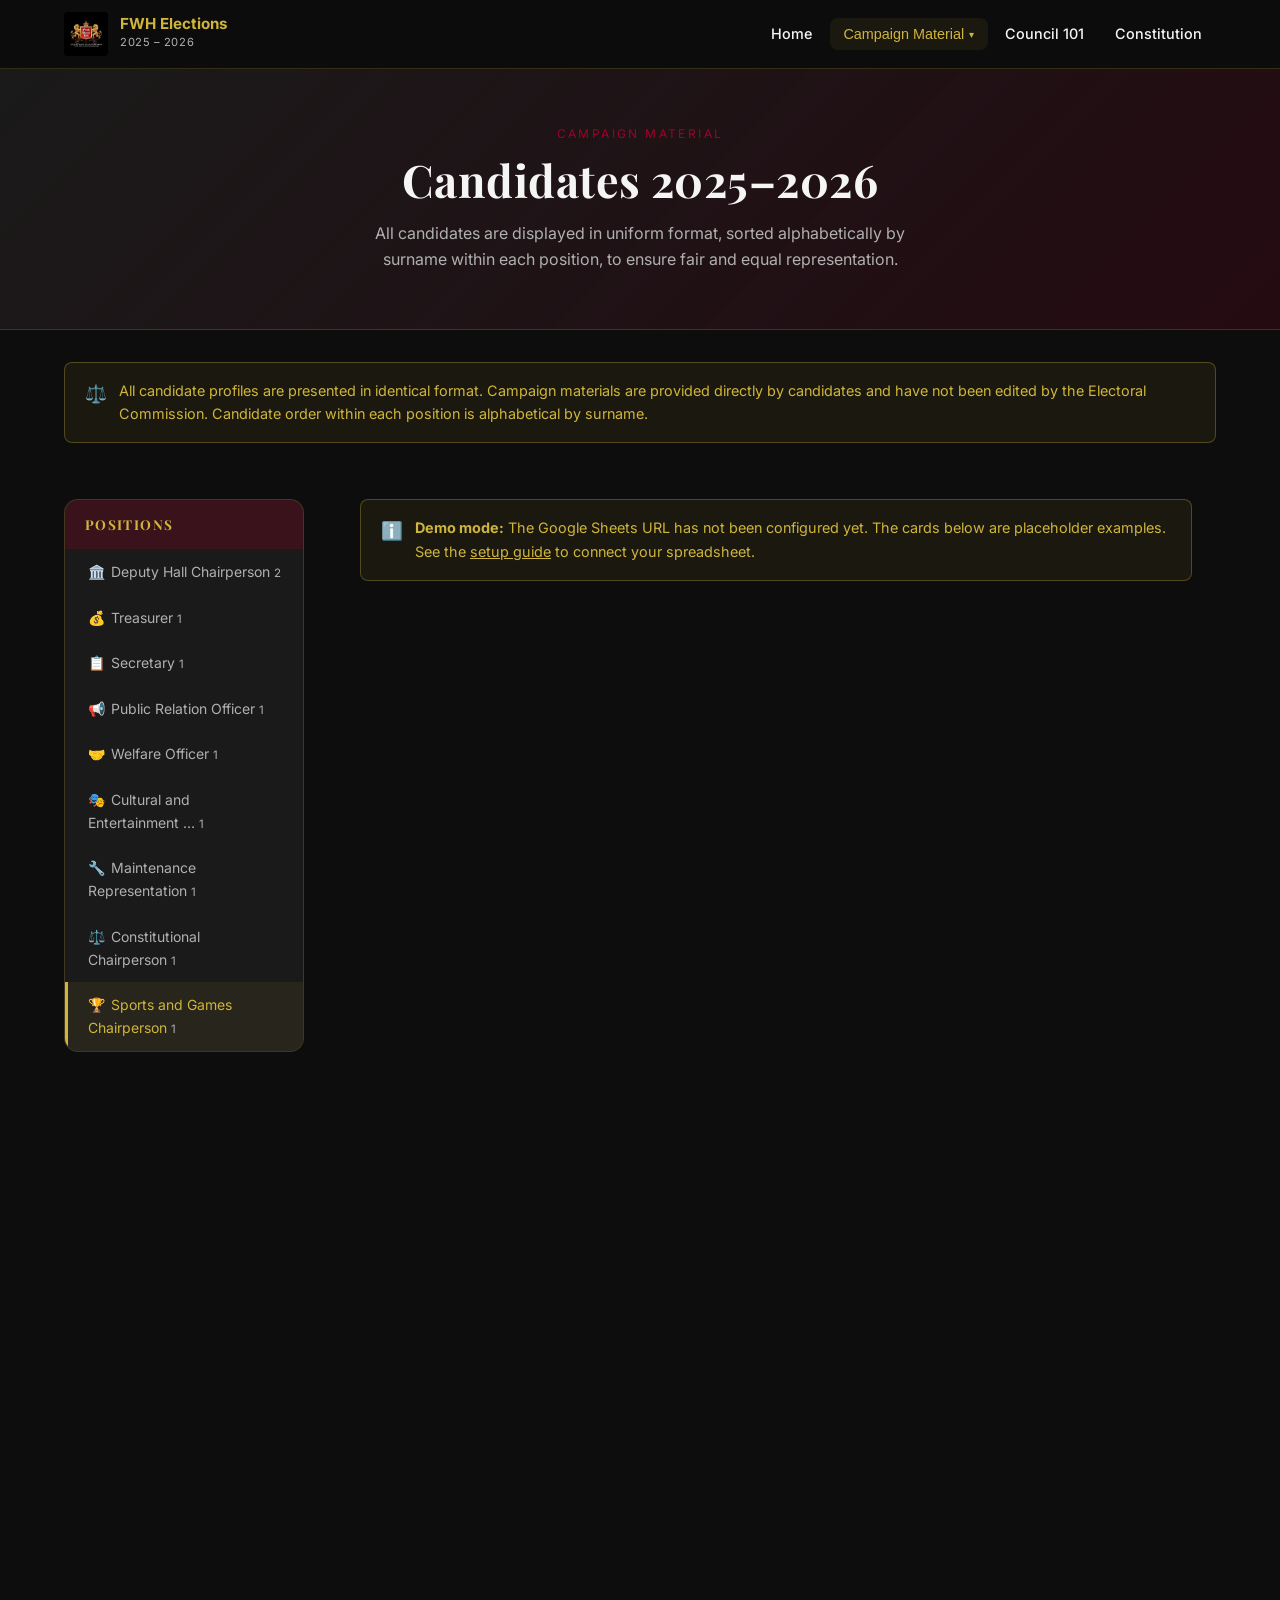
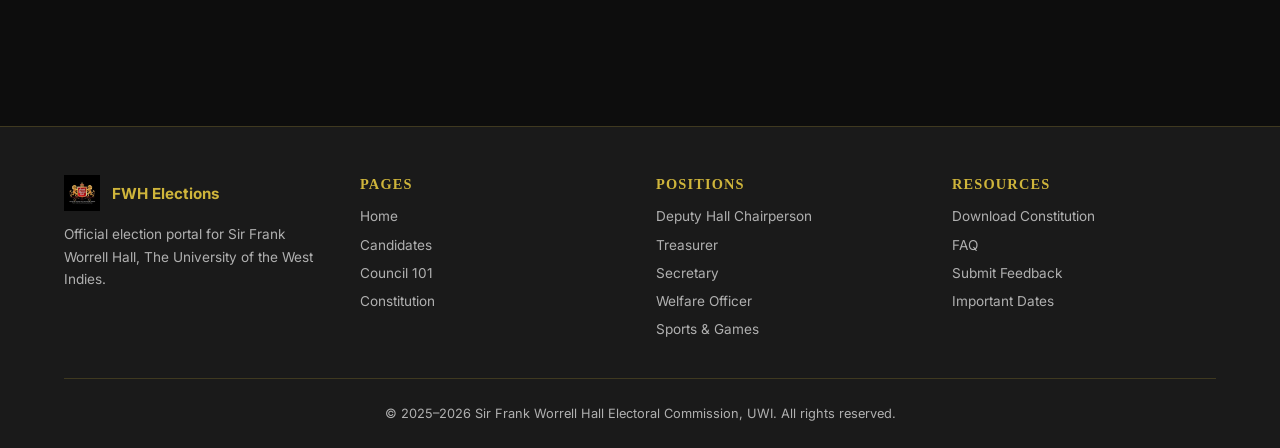
==== candidates.html @ 44d89ccc "Initial commit for FWHElection" ====
<!DOCTYPE html>
<html lang="en">
<head>
  <meta charset="UTF-8" />
  <meta name="viewport" content="width=device-width, initial-scale=1.0" />
  <meta name="description" content="Browse all candidates running for the 2025–2026 Sir Frank Worrell Hall Student Council. View manifestos, campaign videos, and platform summaries." />
  <title>Candidates | FWH Elections 2025–2026</title>
  <link rel="icon" type="image/jpeg" href="assets/images/fwhLogo.jpg" />
  <link rel="preconnect" href="https://fonts.googleapis.com" />
  <link rel="preconnect" href="https://fonts.gstatic.com" crossorigin />
  <link href="https://fonts.googleapis.com/css2?family=Inter:wght@400;500;600;700&family=Playfair+Display:ital,wght@0,700;1,400&display=swap" rel="stylesheet" />
  <link rel="stylesheet" href="assets/css/styles.css" />
  <style>
    body { font-family: 'Inter', 'Segoe UI', Arial, sans-serif; }
    h1,h2,h3 { font-family: 'Playfair Display', Georgia, serif; }
    [data-reveal] { opacity: 0; transform: translateY(20px); transition: opacity 0.6s ease, transform 0.6s ease; }
    [data-reveal].revealed { opacity: 1; transform: none; }
    #backToTop {
      position: fixed; bottom: 2rem; right: 2rem; z-index: 999;
      width: 44px; height: 44px;
      background: var(--maroon); color: var(--text);
      border: none; border-radius: 50%;
      font-size: 1.2rem; cursor: pointer;
      opacity: 0; pointer-events: none;
      transition: opacity 0.3s, transform 0.2s;
      box-shadow: 0 4px 16px rgba(0,0,0,0.4);
    }
    #backToTop:hover { transform: translateY(-3px); background: var(--maroon-light); }
  </style>
</head>
<body>

  <!-- =================== NAVBAR =================== -->
  <nav id="navbar" role="navigation" aria-label="Main navigation">
    <div class="nav-container">
      <a href="index.html" class="nav-logo" aria-label="FWH Elections Home">
        <img src="assets/images/fwhLogo.jpg" alt="Frank Worrell Hall Logo" />
        <div class="nav-logo-text">
          <span class="site-title">FWH Elections</span>
          <span class="site-sub">2025 – 2026</span>
        </div>
      </a>
      <button class="nav-toggle" id="navToggle" aria-label="Toggle navigation" aria-expanded="false">
        <span></span><span></span><span></span>
      </button>
      <ul class="nav-links" id="navLinks" role="list">
        <li><a href="index.html">Home</a></li>
        <li class="has-dropdown">
          <button class="nav-btn active" aria-haspopup="true" aria-expanded="false">
            Campaign Material <span class="chevron" aria-hidden="true">▾</span>
          </button>
          <ul class="dropdown-menu" role="menu">
            <li role="menuitem"><a href="#deputy-hall-chairperson">Deputy Hall Chairperson</a></li>
            <li role="menuitem"><a href="#treasurer">Treasurer</a></li>
            <li role="menuitem"><a href="#secretary">Secretary</a></li>
            <li role="menuitem"><a href="#public-relation-officer">Public Relation Officer</a></li>
            <li role="menuitem"><a href="#welfare-officer">Welfare Officer</a></li>
            <li role="menuitem"><a href="#cultural-and-entertainment-activities-chairperson-ceac">CEAC</a></li>
            <li role="menuitem"><a href="#maintenance-representation">Maintenance Representation</a></li>
            <li role="menuitem"><a href="#constitutional-chairperson">Constitutional Chairperson</a></li>
            <li role="menuitem"><a href="#sports-and-games-chairperson">Sports &amp; Games Chairperson</a></li>
          </ul>
        </li>
        <li><a href="council-101.html">Council 101</a></li>
        <li><a href="constitution.html">Constitution</a></li>
      </ul>
    </div>
  </nav>

  <!-- =================== PAGE BANNER =================== -->
  <header class="page-banner">
    <div class="container">
      <p class="page-eyebrow">Campaign Material</p>
      <h1>Candidates 2025–2026</h1>
      <p>All candidates are displayed in uniform format, sorted alphabetically by surname within each position, to ensure fair and equal representation.</p>
    </div>
  </header>

  <!-- =================== FAIRNESS NOTICE =================== -->
  <div class="container" style="margin-top:2rem">
    <div class="alert alert-gold">
      <span class="alert-icon">⚖️</span>
      <span>All candidate profiles are presented in identical format. Campaign materials are provided directly by candidates and have not been edited by the Electoral Commission. Candidate order within each position is alphabetical by surname.</span>
    </div>
  </div>

  <!-- =================== MAIN LAYOUT =================== -->
  <main style="padding: 2rem 0 5rem;" aria-label="Candidates by position">
    <div class="positions-layout">

      <!-- Sidebar -->
      <aside aria-label="Positions navigation">
        <div class="positions-sidebar">
          <h3>Positions</h3>
          <ul class="sidebar-nav" id="positions-sidebar-nav" role="list">
            <li><a href="#deputy-hall-chairperson">🏛️ Deputy Hall Chairperson</a></li>
            <li><a href="#treasurer">💰 Treasurer</a></li>
            <li><a href="#secretary">📋 Secretary</a></li>
            <li><a href="#public-relation-officer">📢 Public Relation Officer</a></li>
            <li><a href="#welfare-officer">🤝 Welfare Officer</a></li>
            <li><a href="#cultural-and-entertainment-activities-chairperson-ceac">🎭 CEAC</a></li>
            <li><a href="#maintenance-representation">🔧 Maintenance Rep.</a></li>
            <li><a href="#constitutional-chairperson">⚖️ Constitutional Chair</a></li>
            <li><a href="#sports-and-games-chairperson">🏆 Sports &amp; Games</a></li>
          </ul>
        </div>
      </aside>

      <!-- Dynamic candidate sections -->
      <div id="candidates-main" aria-live="polite">
        <div class="loading-spinner">
          <div class="spinner"></div>
          <p>Loading candidates…</p>
        </div>
      </div>

    </div>
  </main>

  <!-- =================== FOOTER =================== -->
  <footer role="contentinfo">
    <div class="container">
      <div class="footer-grid">
        <div class="footer-col">
          <div class="footer-logo">
            <img src="assets/images/fwhLogo.jpg" alt="FWH Logo" />
            <span style="color:var(--gold);font-weight:700;font-size:0.95rem">FWH Elections</span>
          </div>
          <p>Official election portal for Sir Frank Worrell Hall, The University of the West Indies.</p>
        </div>
        <div class="footer-col">
          <h4>Pages</h4>
          <a href="index.html">Home</a>
          <a href="candidates.html">Candidates</a>
          <a href="council-101.html">Council 101</a>
          <a href="constitution.html">Constitution</a>
        </div>
        <div class="footer-col">
          <h4>Positions</h4>
          <a href="#deputy-hall-chairperson">Deputy Hall Chairperson</a>
          <a href="#treasurer">Treasurer</a>
          <a href="#secretary">Secretary</a>
          <a href="#welfare-officer">Welfare Officer</a>
          <a href="#sports-and-games-chairperson">Sports &amp; Games</a>
        </div>
        <div class="footer-col">
          <h4>Resources</h4>
          <a href="assets/docs/constitution.pdf" target="_blank" rel="noopener">Download Constitution</a>
          <a href="index.html#faq">FAQ</a>
          <a href="index.html#feedback">Submit Feedback</a>
          <a href="index.html#important-dates">Important Dates</a>
        </div>
      </div>
      <div class="footer-bottom">
        <p>© 2025–2026 Sir Frank Worrell Hall Electoral Commission, UWI. All rights reserved.</p>
      </div>
    </div>
  </footer>

  <button id="backToTop" aria-label="Back to top" title="Back to top">↑</button>

  <script type="module" src="assets/js/candidates.js"></script>
  <script type="module" src="assets/js/main.js"></script>
</body>
</html>
---- assets/css/styles.css ----
/* =============================================
   FWH ELECTIONS — GLOBAL STYLESHEET
   Colors: Black #0D0D0D | Maroon #800020 | Gold #CFB53B
   ============================================= */

/* --- Reset & Base --- */
*, *::before, *::after { box-sizing: border-box; margin: 0; padding: 0; }

:root {
  --black:       #0D0D0D;
  --black-soft:  #1A1A1A;
  --black-mid:   #242424;
  --maroon:      #800020;
  --maroon-dark: #5c0017;
  --maroon-light:#a0002a;
  --gold:        #CFB53B;
  --gold-light:  #e8cc5a;
  --gold-muted:  #a8922e;
  --text:        #F5F5F5;
  --text-muted:  #B0B0B0;
  --border:      rgba(207, 181, 59, 0.2);
  --shadow:      0 4px 24px rgba(0,0,0,0.5);
  --radius:      8px;
  --radius-lg:   14px;
  --transition:  0.25s ease;
}

html { scroll-behavior: smooth; font-size: 16px; }

body {
  background-color: var(--black);
  color: var(--text);
  font-family: 'Inter', 'Segoe UI', Arial, sans-serif;
  line-height: 1.65;
  min-height: 100vh;
}

img { max-width: 100%; display: block; }
a { color: var(--gold); text-decoration: none; transition: color var(--transition); }
a:hover { color: var(--gold-light); }

/* --- Typography --- */
h1, h2, h3, h4, h5 {
  font-family: 'Georgia', 'Times New Roman', serif;
  line-height: 1.25;
  letter-spacing: 0.01em;
}
h1 { font-size: clamp(2rem, 5vw, 3.5rem); }
h2 { font-size: clamp(1.5rem, 3vw, 2.2rem); color: var(--gold); }
h3 { font-size: clamp(1.15rem, 2.5vw, 1.6rem); }
h4 { font-size: 1.1rem; }
p  { color: var(--text-muted); }

/* --- Utility --- */
.container { max-width: 1200px; margin: 0 auto; padding: 0 1.5rem; }
.section    { padding: 5rem 0; }
.section-sm { padding: 3rem 0; }
.text-center { text-align: center; }
.text-gold   { color: var(--gold); }
.text-maroon { color: var(--maroon-light); }
.divider {
  width: 60px; height: 3px;
  background: linear-gradient(90deg, var(--maroon), var(--gold));
  margin: 1rem auto 2rem;
  border-radius: 2px;
}
.divider-left { margin-left: 0; }

/* --- Buttons --- */
.btn {
  display: inline-flex; align-items: center; gap: 0.5rem;
  padding: 0.75rem 1.75rem; border-radius: var(--radius);
  font-size: 0.95rem; font-weight: 600;
  cursor: pointer; border: none; transition: all var(--transition);
  text-decoration: none; letter-spacing: 0.03em;
}
.btn-gold {
  background: linear-gradient(135deg, var(--gold), var(--gold-muted));
  color: var(--black);
}
.btn-gold:hover {
  background: linear-gradient(135deg, var(--gold-light), var(--gold));
  color: var(--black); transform: translateY(-2px);
  box-shadow: 0 6px 20px rgba(207,181,59,0.35);
}
.btn-maroon {
  background: linear-gradient(135deg, var(--maroon), var(--maroon-dark));
  color: var(--text);
}
.btn-maroon:hover {
  background: linear-gradient(135deg, var(--maroon-light), var(--maroon));
  color: var(--text); transform: translateY(-2px);
  box-shadow: 0 6px 20px rgba(128,0,32,0.4);
}
.btn-outline {
  background: transparent;
  border: 2px solid var(--gold);
  color: var(--gold);
}
.btn-outline:hover {
  background: var(--gold); color: var(--black);
  transform: translateY(-2px);
}
.btn-sm { padding: 0.5rem 1.1rem; font-size: 0.85rem; }


/* =============================================
   NAVBAR
   ============================================= */
#navbar {
  position: fixed; top: 0; left: 0; right: 0; z-index: 1000;
  background: rgba(13,13,13,0.96);
  backdrop-filter: blur(12px);
  border-bottom: 1px solid var(--border);
  transition: box-shadow var(--transition);
}
#navbar.scrolled { box-shadow: 0 2px 20px rgba(0,0,0,0.6); }

.nav-container {
  display: flex; align-items: center; justify-content: space-between;
  max-width: 1200px; margin: 0 auto; padding: 0 1.5rem;
  height: 68px;
}

.nav-logo {
  display: flex; align-items: center; gap: 0.75rem;
  text-decoration: none;
}
.nav-logo img { height: 44px; width: 44px; object-fit: contain; border-radius: 4px; }
.nav-logo-text { display: flex; flex-direction: column; }
.nav-logo-text .site-title { font-size: 0.95rem; font-weight: 700; color: var(--gold); line-height: 1.1; }
.nav-logo-text .site-sub   { font-size: 0.7rem; color: var(--text-muted); letter-spacing: 0.05em; text-transform: uppercase; }

.nav-links {
  display: flex; align-items: center; gap: 0.25rem;
  list-style: none;
}
.nav-links > li { position: relative; }

.nav-links > li > a,
.nav-links > li > button.nav-btn {
  display: flex; align-items: center; gap: 0.3rem;
  padding: 0.5rem 0.85rem; border-radius: var(--radius);
  font-size: 0.9rem; font-weight: 500; color: var(--text);
  background: none; border: none; cursor: pointer;
  transition: all var(--transition); white-space: nowrap;
}
.nav-links > li > a:hover,
.nav-links > li > button.nav-btn:hover,
.nav-links > li > a.active,
.nav-links > li > button.nav-btn.active {
  color: var(--gold); background: rgba(207,181,59,0.08);
}
.nav-links .chevron { font-size: 0.65rem; transition: transform var(--transition); }
.nav-links li.open .chevron { transform: rotate(180deg); }

/* Dropdown */
.dropdown-menu {
  display: none; position: absolute; top: calc(100% + 8px); left: 0;
  min-width: 220px; background: var(--black-soft);
  border: 1px solid var(--border); border-radius: var(--radius);
  box-shadow: var(--shadow); z-index: 200;
  overflow: hidden;
}
.nav-links li.open .dropdown-menu { display: block; }
.dropdown-menu a {
  display: block; padding: 0.65rem 1.1rem;
  font-size: 0.875rem; color: var(--text);
  transition: all var(--transition);
  border-left: 3px solid transparent;
}
.dropdown-menu a:hover {
  background: rgba(207,181,59,0.08);
  color: var(--gold); border-left-color: var(--gold);
}

/* Mobile hamburger */
.nav-toggle {
  display: none; flex-direction: column; gap: 5px;
  background: none; border: none; cursor: pointer; padding: 4px;
}
.nav-toggle span {
  display: block; width: 25px; height: 2px;
  background: var(--text); border-radius: 2px;
  transition: all var(--transition);
}
.nav-toggle.open span:nth-child(1) { transform: rotate(45deg) translate(5px, 5px); }
.nav-toggle.open span:nth-child(2) { opacity: 0; }
.nav-toggle.open span:nth-child(3) { transform: rotate(-45deg) translate(5px, -5px); }

/* Mobile nav */
@media (max-width: 860px) {
  .nav-toggle { display: flex; }
  .nav-links {
    display: none; flex-direction: column; align-items: flex-start;
    position: fixed; top: 68px; left: 0; right: 0;
    background: var(--black-soft); border-bottom: 1px solid var(--border);
    padding: 1rem 1.5rem 1.5rem; gap: 0.1rem;
  }
  .nav-links.open { display: flex; }
  .nav-links > li { width: 100%; }
  .nav-links > li > a,
  .nav-links > li > button.nav-btn { width: 100%; padding: 0.65rem 0.75rem; }
  .dropdown-menu {
    position: static; box-shadow: none; border: none;
    background: var(--black-mid); border-radius: 0;
    border-left: 3px solid var(--maroon); margin-left: 1rem;
    display: none;
  }
  .nav-links li.open .dropdown-menu { display: block; }
}


/* =============================================
   HERO / BANNER
   ============================================= */
.hero {
  position: relative; min-height: 100vh;
  display: flex; align-items: center; justify-content: center;
  overflow: hidden; margin-top: 68px;
}
.hero-bg {
  position: absolute; inset: 0;
  background-size: cover; background-position: center;
  filter: brightness(0.3);
}
.hero-overlay {
  position: absolute; inset: 0;
  background: linear-gradient(180deg,
    rgba(13,13,13,0.3) 0%,
    rgba(128,0,32,0.25) 50%,
    rgba(13,13,13,0.85) 100%);
}
.hero-content {
  position: relative; z-index: 2;
  text-align: center; padding: 3rem 1.5rem;
  max-width: 820px;
}
.hero-logo { width: 90px; height: 90px; object-fit: contain; margin: 0 auto 1.5rem; }
.hero-eyebrow {
  font-size: 0.8rem; letter-spacing: 0.2em; text-transform: uppercase;
  color: var(--gold); margin-bottom: 0.75rem;
}
.hero h1 { color: var(--text); text-shadow: 0 2px 20px rgba(0,0,0,0.8); margin-bottom: 1rem; }
.hero h1 span { color: var(--gold); }
.hero-tagline {
  font-size: clamp(1rem, 2.5vw, 1.25rem);
  color: var(--text-muted); margin-bottom: 2.5rem;
  font-style: italic; letter-spacing: 0.05em;
}
.hero-cta { display: flex; flex-wrap: wrap; gap: 1rem; justify-content: center; }
.hero-scroll {
  position: absolute; bottom: 2rem; left: 50%; transform: translateX(-50%);
  z-index: 2; display: flex; flex-direction: column; align-items: center;
  gap: 0.4rem; color: var(--text-muted); font-size: 0.75rem;
  letter-spacing: 0.1em; text-transform: uppercase; animation: bounce 2s infinite;
}
.hero-scroll::after {
  content: '▼'; font-size: 1rem; color: var(--gold);
}
@keyframes bounce {
  0%,100% { transform: translateX(-50%) translateY(0); }
  50%      { transform: translateX(-50%) translateY(6px); }
}


/* =============================================
   CARDS — generic
   ============================================= */
.card {
  background: var(--black-soft);
  border: 1px solid var(--border);
  border-radius: var(--radius-lg);
  overflow: hidden;
  transition: transform var(--transition), box-shadow var(--transition), border-color var(--transition);
}
.card:hover {
  transform: translateY(-4px);
  box-shadow: 0 10px 30px rgba(207,181,59,0.12);
  border-color: rgba(207,181,59,0.4);
}
.card-body { padding: 1.5rem; }
.card-title { color: var(--text); font-size: 1.05rem; font-weight: 600; margin-bottom: 0.4rem; }
.card-text  { font-size: 0.875rem; color: var(--text-muted); }


/* =============================================
   SECTION HEADERS
   ============================================= */
.section-header { text-align: center; margin-bottom: 3rem; }
.section-header h2 { margin-bottom: 0.5rem; }
.section-header p  { max-width: 600px; margin: 0 auto; font-size: 1rem; }

/* Gold bar accent before h2 */
.section-header h2::before {
  content: '';
  display: block; width: 40px; height: 3px;
  background: var(--maroon);
  margin: 0 auto 0.6rem;
  border-radius: 2px;
}


/* =============================================
   QUICK NAV BUTTONS (Home page)
   ============================================= */
.quick-nav { display: flex; flex-wrap: wrap; gap: 1rem; justify-content: center; }
.quick-nav-btn {
  display: flex; flex-direction: column; align-items: center; gap: 0.5rem;
  padding: 1.5rem 2rem; min-width: 160px;
  background: var(--black-soft); border: 1px solid var(--border);
  border-radius: var(--radius-lg); text-decoration: none;
  color: var(--text); transition: all var(--transition);
  text-align: center;
}
.quick-nav-btn .qnb-icon { font-size: 2rem; }
.quick-nav-btn .qnb-label { font-size: 0.9rem; font-weight: 600; color: var(--gold); }
.quick-nav-btn:hover {
  background: rgba(128,0,32,0.15);
  border-color: var(--maroon);
  transform: translateY(-4px);
  box-shadow: 0 8px 24px rgba(128,0,32,0.25);
  color: var(--text);
}


/* =============================================
   TIMELINE — Important Dates
   ============================================= */
.timeline { position: relative; max-width: 700px; margin: 0 auto; padding-left: 2rem; }
.timeline::before {
  content: ''; position: absolute; left: 0; top: 0; bottom: 0;
  width: 2px; background: linear-gradient(180deg, var(--maroon), var(--gold));
}
.timeline-item { position: relative; margin-bottom: 2.5rem; }
.timeline-item::before {
  content: ''; position: absolute; left: -2.45rem; top: 0.35rem;
  width: 14px; height: 14px; border-radius: 50%;
  background: var(--gold); border: 3px solid var(--maroon);
}
.timeline-date {
  font-size: 0.8rem; color: var(--gold); font-weight: 700;
  text-transform: uppercase; letter-spacing: 0.08em; margin-bottom: 0.2rem;
}
.timeline-event { color: var(--text); font-weight: 600; margin-bottom: 0.2rem; }
.timeline-desc  { font-size: 0.875rem; color: var(--text-muted); }
.timeline-empty { color: var(--text-muted); font-style: italic; }


/* =============================================
   FAQ ACCORDION
   ============================================= */
.accordion { max-width: 750px; margin: 0 auto; }
.accordion-item {
  border: 1px solid var(--border); border-radius: var(--radius);
  margin-bottom: 0.75rem; overflow: hidden;
}
.accordion-header {
  width: 100%; background: var(--black-soft); border: none;
  display: flex; align-items: center; justify-content: space-between;
  padding: 1.1rem 1.25rem; cursor: pointer;
  color: var(--text); font-size: 0.95rem; font-weight: 600;
  text-align: left; gap: 1rem; transition: background var(--transition);
}
.accordion-header:hover { background: var(--black-mid); }
.accordion-header.active { background: rgba(128,0,32,0.2); color: var(--gold); }
.accordion-icon { font-size: 1.2rem; color: var(--gold); flex-shrink: 0; transition: transform var(--transition); }
.accordion-header.active .accordion-icon { transform: rotate(45deg); }
.accordion-body {
  max-height: 0; overflow: hidden;
  transition: max-height 0.35s ease, padding 0.35s ease;
  background: var(--black-mid);
}
.accordion-body.open { max-height: 400px; }
.accordion-body-inner { padding: 1rem 1.25rem; font-size: 0.9rem; color: var(--text-muted); }


/* =============================================
   CANDIDATE CARDS
   ============================================= */
.positions-layout {
  display: grid;
  grid-template-columns: 240px 1fr;
  gap: 2rem; align-items: start;
  max-width: 1200px; margin: 0 auto; padding: 0 1.5rem;
}
.positions-sidebar {
  position: sticky; top: 88px;
  background: var(--black-soft);
  border: 1px solid var(--border);
  border-radius: var(--radius-lg);
  overflow: hidden;
}
.positions-sidebar h3 {
  padding: 1rem 1.25rem;
  background: rgba(128,0,32,0.3);
  font-size: 0.85rem; text-transform: uppercase;
  letter-spacing: 0.1em; color: var(--gold);
}
.sidebar-nav { list-style: none; }
.sidebar-nav li a {
  display: block; padding: 0.7rem 1.25rem;
  font-size: 0.875rem; color: var(--text-muted);
  border-left: 3px solid transparent;
  transition: all var(--transition);
}
.sidebar-nav li a:hover,
.sidebar-nav li a.active {
  color: var(--gold); background: rgba(207,181,59,0.07);
  border-left-color: var(--gold);
}

.positions-main { min-width: 0; }

.position-section { margin-bottom: 4rem; scroll-margin-top: 88px; }
.position-header {
  display: flex; align-items: center; gap: 1rem;
  padding: 1.25rem 1.5rem; margin-bottom: 1.75rem;
  background: linear-gradient(135deg, rgba(128,0,32,0.3), rgba(13,13,13,0));
  border-left: 4px solid var(--maroon);
  border-radius: 0 var(--radius) var(--radius) 0;
}
.position-header h2 {
  font-size: 1.4rem; color: var(--text); margin: 0;
}
.position-header h2::before { display: none; }
.position-header .position-icon { font-size: 1.8rem; }
.candidate-count {
  margin-left: auto; font-size: 0.78rem; color: var(--text-muted);
  background: var(--black-mid); padding: 0.25rem 0.6rem;
  border-radius: 100px; white-space: nowrap;
}

.candidates-grid {
  display: grid;
  grid-template-columns: repeat(auto-fill, minmax(280px, 1fr));
  gap: 1.5rem;
}

.candidate-card {
  background: var(--black-soft);
  border: 1px solid var(--border);
  border-radius: var(--radius-lg); overflow: hidden;
  display: flex; flex-direction: column;
  transition: transform var(--transition), box-shadow var(--transition), border-color var(--transition);
}
.candidate-card:hover {
  transform: translateY(-5px);
  box-shadow: 0 12px 36px rgba(207,181,59,0.13);
  border-color: rgba(207,181,59,0.4);
}
.candidate-photo-wrap {
  position: relative; aspect-ratio: 1 / 1; overflow: hidden;
  background: var(--black-mid);
}
.candidate-photo-wrap img {
  width: 100%; height: 100%; object-fit: cover; object-position: top;
  transition: transform 0.4s ease;
}
.candidate-card:hover .candidate-photo-wrap img { transform: scale(1.04); }
.candidate-photo-placeholder {
  width: 100%; height: 100%;
  display: flex; align-items: center; justify-content: center;
  font-size: 4rem; color: var(--text-muted);
}
.candidate-info { padding: 1.25rem; flex: 1; display: flex; flex-direction: column; }
.candidate-name { font-size: 1.15rem; font-weight: 700; color: var(--text); margin-bottom: 0.15rem; }
.candidate-position-badge {
  font-size: 0.72rem; color: var(--gold); font-weight: 600;
  text-transform: uppercase; letter-spacing: 0.06em; margin-bottom: 1rem;
}
.candidate-keypoints { list-style: none; margin-bottom: 1.25rem; flex: 1; }
.candidate-keypoints li {
  font-size: 0.84rem; color: var(--text-muted);
  padding: 0.3rem 0; border-bottom: 1px solid rgba(255,255,255,0.04);
  display: flex; align-items: flex-start; gap: 0.5rem;
}
.candidate-keypoints li::before { content: '◆'; color: var(--maroon); font-size: 0.5rem; margin-top: 0.35rem; flex-shrink: 0; }
.candidate-actions { display: flex; flex-direction: column; gap: 0.6rem; }
.candidate-video { width: 100%; aspect-ratio: 16/9; border: none; border-top: 1px solid var(--border); }
.candidate-social {
  display: flex; gap: 0.5rem; flex-wrap: wrap;
  padding: 0.75rem 1.25rem;
  border-top: 1px solid var(--border);
}
.candidate-social a {
  font-size: 0.78rem; padding: 0.25rem 0.6rem;
  background: var(--black-mid); border-radius: 100px;
  color: var(--text-muted); transition: all var(--transition);
}
.candidate-social a:hover { background: var(--maroon); color: var(--text); }

/* Empty state */
.empty-state {
  text-align: center; padding: 3rem 1.5rem;
  color: var(--text-muted); font-style: italic;
}
.empty-state .empty-icon { font-size: 3rem; margin-bottom: 1rem; }
.loading-spinner {
  display: flex; flex-direction: column; align-items: center;
  gap: 1rem; padding: 4rem; color: var(--text-muted);
}
.spinner {
  width: 42px; height: 42px;
  border: 3px solid var(--border);
  border-top-color: var(--gold);
  border-radius: 50%; animation: spin 0.8s linear infinite;
}
@keyframes spin { to { transform: rotate(360deg); } }


/* =============================================
   COUNCIL 101 GRID
   ============================================= */
.c101-grid {
  display: grid;
  grid-template-columns: repeat(auto-fill, minmax(320px, 1fr));
  gap: 2rem;
}
.c101-card {
  background: var(--black-soft);
  border: 1px solid var(--border);
  border-radius: var(--radius-lg); overflow: hidden;
  display: flex; flex-direction: column;
  transition: transform var(--transition), box-shadow var(--transition);
}
.c101-card:hover { transform: translateY(-4px); box-shadow: 0 10px 30px rgba(0,0,0,0.4); }
.c101-video-wrap {
  position: relative; aspect-ratio: 16/9; background: var(--black-mid);
}
.c101-video-wrap iframe { width: 100%; height: 100%; border: none; }
.c101-video-placeholder {
  width: 100%; height: 100%;
  display: flex; align-items: center; justify-content: center;
  flex-direction: column; gap: 0.5rem;
  color: var(--text-muted); font-size: 0.85rem;
}
.c101-video-placeholder::before { content: '▶'; font-size: 2.5rem; color: var(--gold); }
.c101-body { padding: 1.25rem; flex: 1; }
.c101-episode {
  font-size: 0.72rem; color: var(--gold); font-weight: 700;
  text-transform: uppercase; letter-spacing: 0.1em; margin-bottom: 0.35rem;
}
.c101-title { font-size: 1rem; font-weight: 700; color: var(--text); margin-bottom: 0.5rem; }
.c101-desc  { font-size: 0.875rem; color: var(--text-muted); margin-bottom: 0.75rem; }
.c101-bullets { list-style: none; }
.c101-bullets li {
  font-size: 0.82rem; color: var(--text-muted); padding: 0.2rem 0;
  display: flex; align-items: flex-start; gap: 0.5rem;
}
.c101-bullets li::before { content: '▸'; color: var(--maroon); flex-shrink: 0; }


/* =============================================
   CONSTITUTION
   ============================================= */
.constitution-layout {
  display: grid;
  grid-template-columns: 220px 1fr;
  gap: 2rem; max-width: 1200px;
  margin: 0 auto; padding: 0 1.5rem;
}
.constitution-sidebar {
  position: sticky; top: 88px;
  background: var(--black-soft);
  border: 1px solid var(--border);
  border-radius: var(--radius-lg); overflow: hidden;
  height: fit-content;
}
.constitution-sidebar h3 {
  padding: 1rem 1.25rem;
  background: rgba(128,0,32,0.3);
  font-size: 0.82rem; text-transform: uppercase;
  letter-spacing: 0.1em; color: var(--gold);
}
.toc-nav { list-style: none; }
.toc-nav li a {
  display: block; padding: 0.65rem 1.1rem;
  font-size: 0.85rem; color: var(--text-muted);
  border-left: 3px solid transparent;
  transition: all var(--transition);
}
.toc-nav li a:hover { color: var(--gold); background: rgba(207,181,59,0.07); border-left-color: var(--gold); }
.constitution-main { min-width: 0; }
.constitution-toolbar {
  display: flex; align-items: center; justify-content: space-between;
  flex-wrap: wrap; gap: 1rem;
  padding: 1.25rem 1.5rem;
  background: var(--black-soft); border: 1px solid var(--border);
  border-radius: var(--radius-lg); margin-bottom: 1.25rem;
}
.constitution-toolbar h3 { color: var(--text); margin: 0; }
.pdf-frame-wrap {
  border: 1px solid var(--border); border-radius: var(--radius-lg); overflow: hidden;
}
.pdf-frame-wrap iframe { width: 100%; height: 80vh; border: none; display: block; }


/* =============================================
   FEEDBACK FORM
   ============================================= */
.feedback-section { background: var(--black-soft); }
.feedback-wrap {
  max-width: 700px; margin: 0 auto; text-align: center;
}
.feedback-wrap p { margin-bottom: 1.5rem; }
.feedback-iframe-wrap {
  border: 1px solid var(--border); border-radius: var(--radius-lg); overflow: hidden;
  background: white;
}
.feedback-iframe-wrap iframe { width: 100%; height: 520px; border: none; display: block; }
.feedback-placeholder {
  padding: 2.5rem; background: var(--black-mid);
  border-radius: var(--radius-lg); border: 1px dashed var(--border);
  color: var(--text-muted); font-size: 0.9rem;
}


/* =============================================
   WELCOME SECTION (Home)
   ============================================= */
.welcome-grid {
  display: grid;
  grid-template-columns: 1fr 1fr;
  gap: 3rem; align-items: center;
}
.welcome-text h2 { text-align: left; margin-bottom: 1rem; }
.welcome-text h2::before { margin-left: 0; }
.welcome-text p { margin-bottom: 1rem; font-size: 0.975rem; }

/* =============================================
   FOOTER
   ============================================= */
footer {
  background: var(--black-soft);
  border-top: 1px solid var(--border);
  padding: 3rem 0 1.5rem;
}
.footer-grid {
  display: grid;
  grid-template-columns: repeat(auto-fit, minmax(200px, 1fr));
  gap: 2rem; margin-bottom: 2rem;
}
.footer-col h4 { color: var(--gold); margin-bottom: 0.75rem; font-size: 0.9rem; text-transform: uppercase; letter-spacing: 0.08em; }
.footer-col p, .footer-col a {
  font-size: 0.85rem; color: var(--text-muted);
  display: block; margin-bottom: 0.35rem;
}
.footer-col a:hover { color: var(--gold); }
.footer-bottom {
  border-top: 1px solid var(--border); padding-top: 1.5rem;
  text-align: center; font-size: 0.8rem; color: var(--text-muted);
}
.footer-logo {
  display: flex; align-items: center; gap: 0.75rem; margin-bottom: 0.75rem;
}
.footer-logo img { height: 36px; width: 36px; object-fit: contain; }

/* =============================================
   PAGE HEADER BANNER (inner pages)
   ============================================= */
.page-banner {
  margin-top: 68px;
  background: linear-gradient(135deg, var(--black-soft) 0%, rgba(128,0,32,0.2) 100%);
  border-bottom: 1px solid var(--border);
  padding: 3.5rem 0;
  text-align: center;
}
.page-banner .page-eyebrow {
  font-size: 0.75rem; letter-spacing: 0.2em; text-transform: uppercase;
  color: var(--maroon-light); margin-bottom: 0.5rem;
}
.page-banner h1 { color: var(--text); margin-bottom: 0.75rem; font-size: clamp(1.75rem, 4vw, 2.8rem); }
.page-banner p { color: var(--text-muted); max-width: 550px; margin: 0 auto; }

/* =============================================
   NOTICE / ALERT BANNERS
   ============================================= */
.alert {
  padding: 1rem 1.25rem; border-radius: var(--radius);
  border: 1px solid; font-size: 0.9rem; margin-bottom: 1.5rem;
  display: flex; align-items: flex-start; gap: 0.75rem;
}
.alert-gold  { background: rgba(207,181,59,0.08); border-color: rgba(207,181,59,0.3); color: var(--gold); }
.alert-maroon{ background: rgba(128,0,32,0.12); border-color: rgba(128,0,32,0.4); color: var(--maroon-light); }
.alert-icon  { flex-shrink: 0; font-size: 1.1rem; }

/* =============================================
   RESPONSIVE OVERRIDES
   ============================================= */
@media (max-width: 900px) {
  .welcome-grid          { grid-template-columns: 1fr; }
  .positions-layout      { grid-template-columns: 1fr; }
  .constitution-layout   { grid-template-columns: 1fr; }
  .positions-sidebar     { position: static; }
  .constitution-sidebar  { position: static; }
}
@media (max-width: 600px) {
  .section  { padding: 3.5rem 0; }
  .hero     { min-height: 90vh; }
  .candidates-grid { grid-template-columns: 1fr; }
  .c101-grid       { grid-template-columns: 1fr; }
  .constitution-toolbar { flex-direction: column; align-items: flex-start; }
  .pdf-frame-wrap iframe { height: 60vh; }
  .hero-cta { flex-direction: column; align-items: center; }
  .quick-nav-btn { min-width: 130px; padding: 1.1rem 1.2rem; }
}
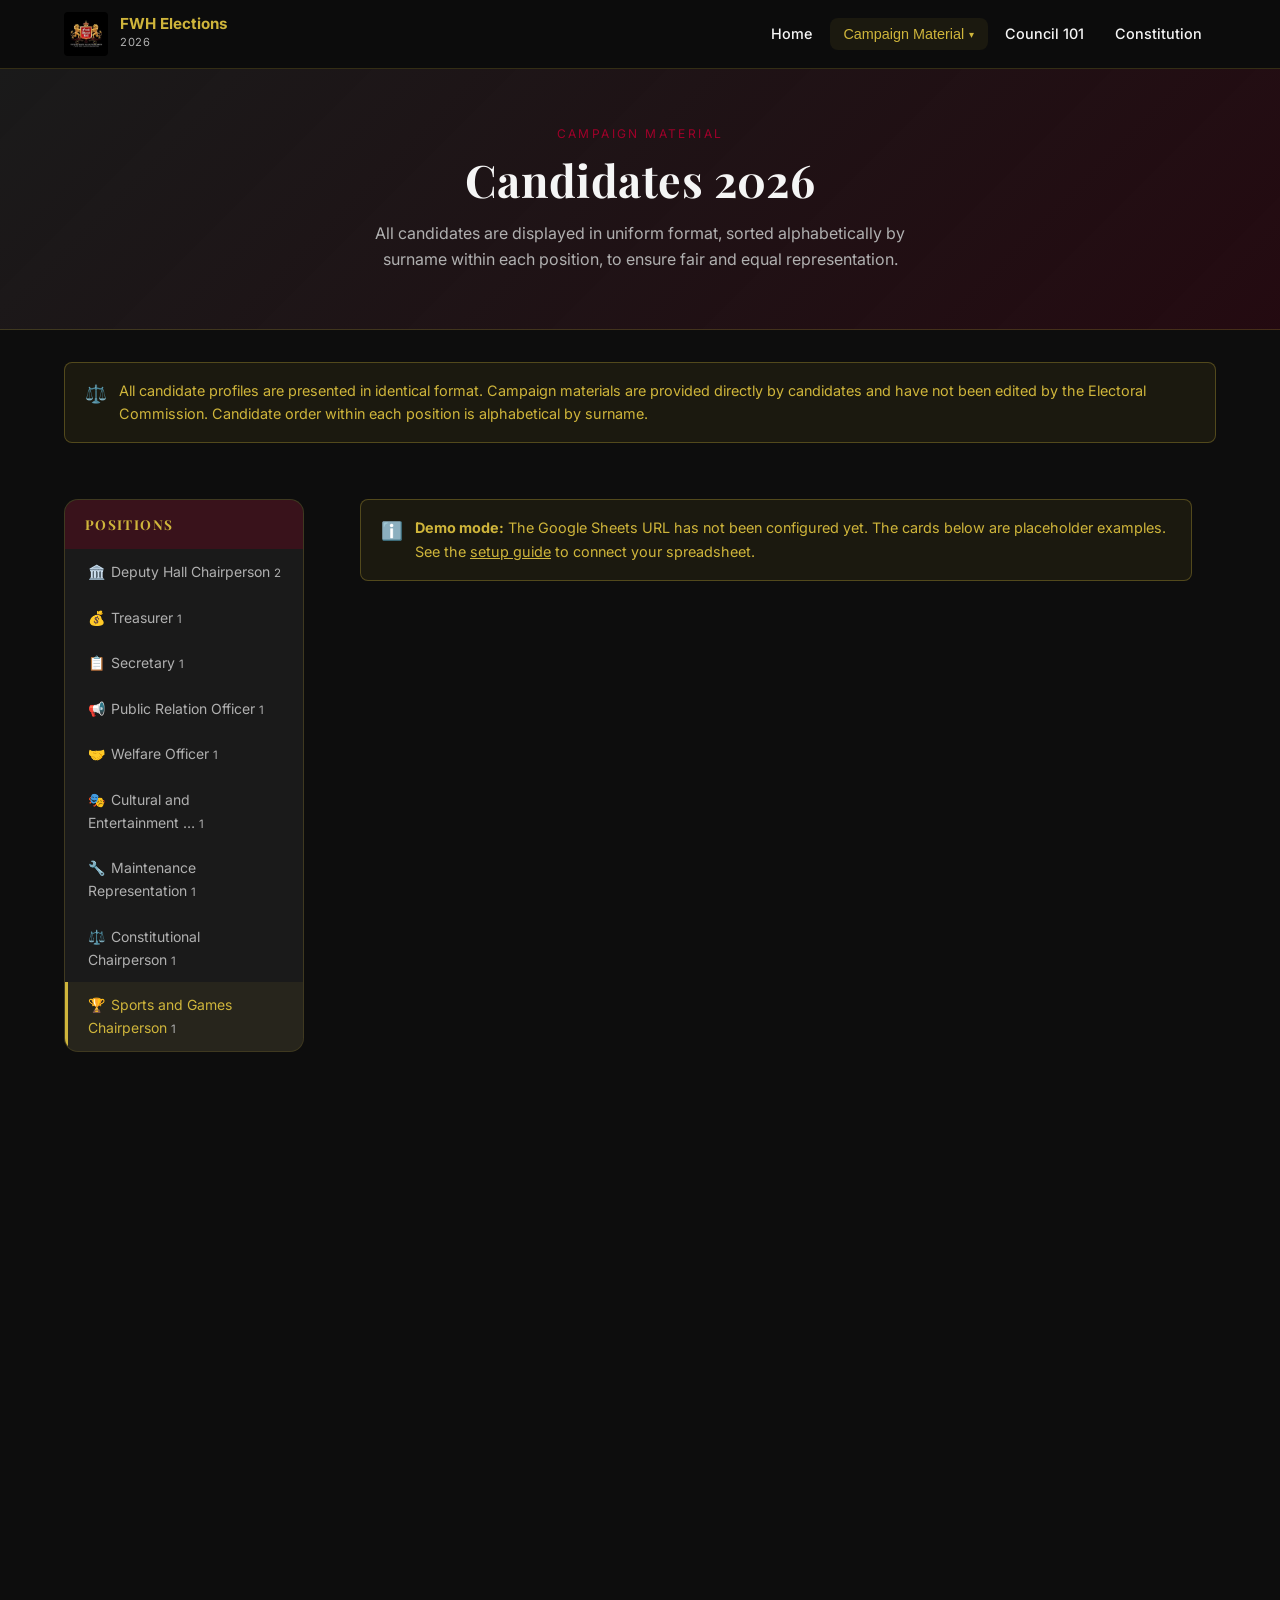
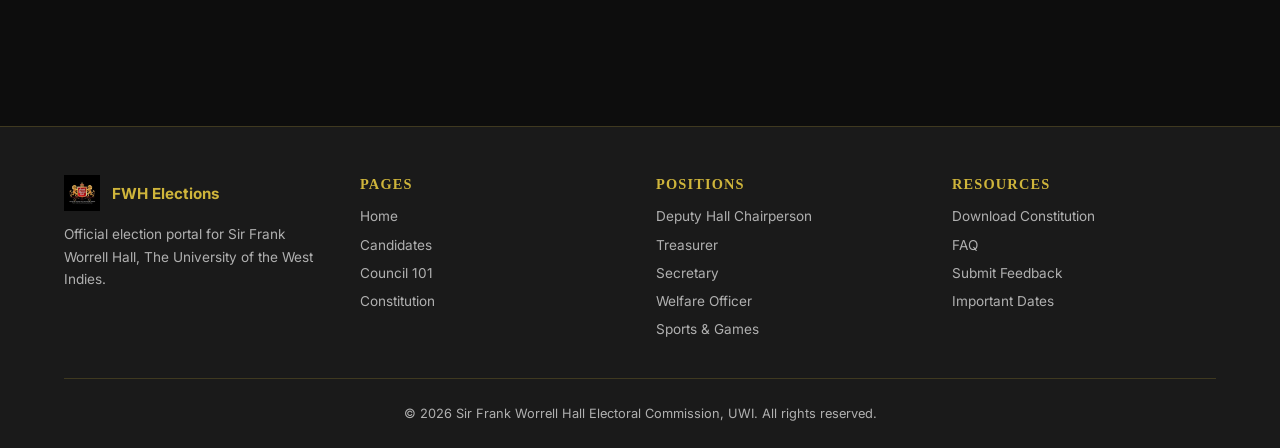
==== commit 95543643: "Update election timeframe to 2026" ====
--- a/candidates.html
+++ b/candidates.html
@@ -3,8 +3,8 @@
 <head>
   <meta charset="UTF-8" />
   <meta name="viewport" content="width=device-width, initial-scale=1.0" />
-  <meta name="description" content="Browse all candidates running for the 2025–2026 Sir Frank Worrell Hall Student Council. View manifestos, campaign videos, and platform summaries." />
-  <title>Candidates | FWH Elections 2025–2026</title>
+  <meta name="description" content="Browse all candidates running for the 2026 Sir Frank Worrell Hall Student Council. View manifestos, campaign videos, and platform summaries." />
+  <title>Candidates | FWH Elections 2026</title>
   <link rel="icon" type="image/jpeg" href="assets/images/fwhLogo.jpg" />
   <link rel="preconnect" href="https://fonts.googleapis.com" />
   <link rel="preconnect" href="https://fonts.gstatic.com" crossorigin />
@@ -37,7 +37,7 @@
         <img src="assets/images/fwhLogo.jpg" alt="Frank Worrell Hall Logo" />
         <div class="nav-logo-text">
           <span class="site-title">FWH Elections</span>
-          <span class="site-sub">2025 – 2026</span>
+          <span class="site-sub">2026</span>
         </div>
       </a>
       <button class="nav-toggle" id="navToggle" aria-label="Toggle navigation" aria-expanded="false">
@@ -71,7 +71,7 @@
   <header class="page-banner">
     <div class="container">
       <p class="page-eyebrow">Campaign Material</p>
-      <h1>Candidates 2025–2026</h1>
+      <h1>Candidates 2026</h1>
       <p>All candidates are displayed in uniform format, sorted alphabetically by surname within each position, to ensure fair and equal representation.</p>
     </div>
   </header>
@@ -152,7 +152,7 @@
         </div>
       </div>
       <div class="footer-bottom">
-        <p>© 2025–2026 Sir Frank Worrell Hall Electoral Commission, UWI. All rights reserved.</p>
+        <p>© 2026 Sir Frank Worrell Hall Electoral Commission, UWI. All rights reserved.</p>
       </div>
     </div>
   </footer>
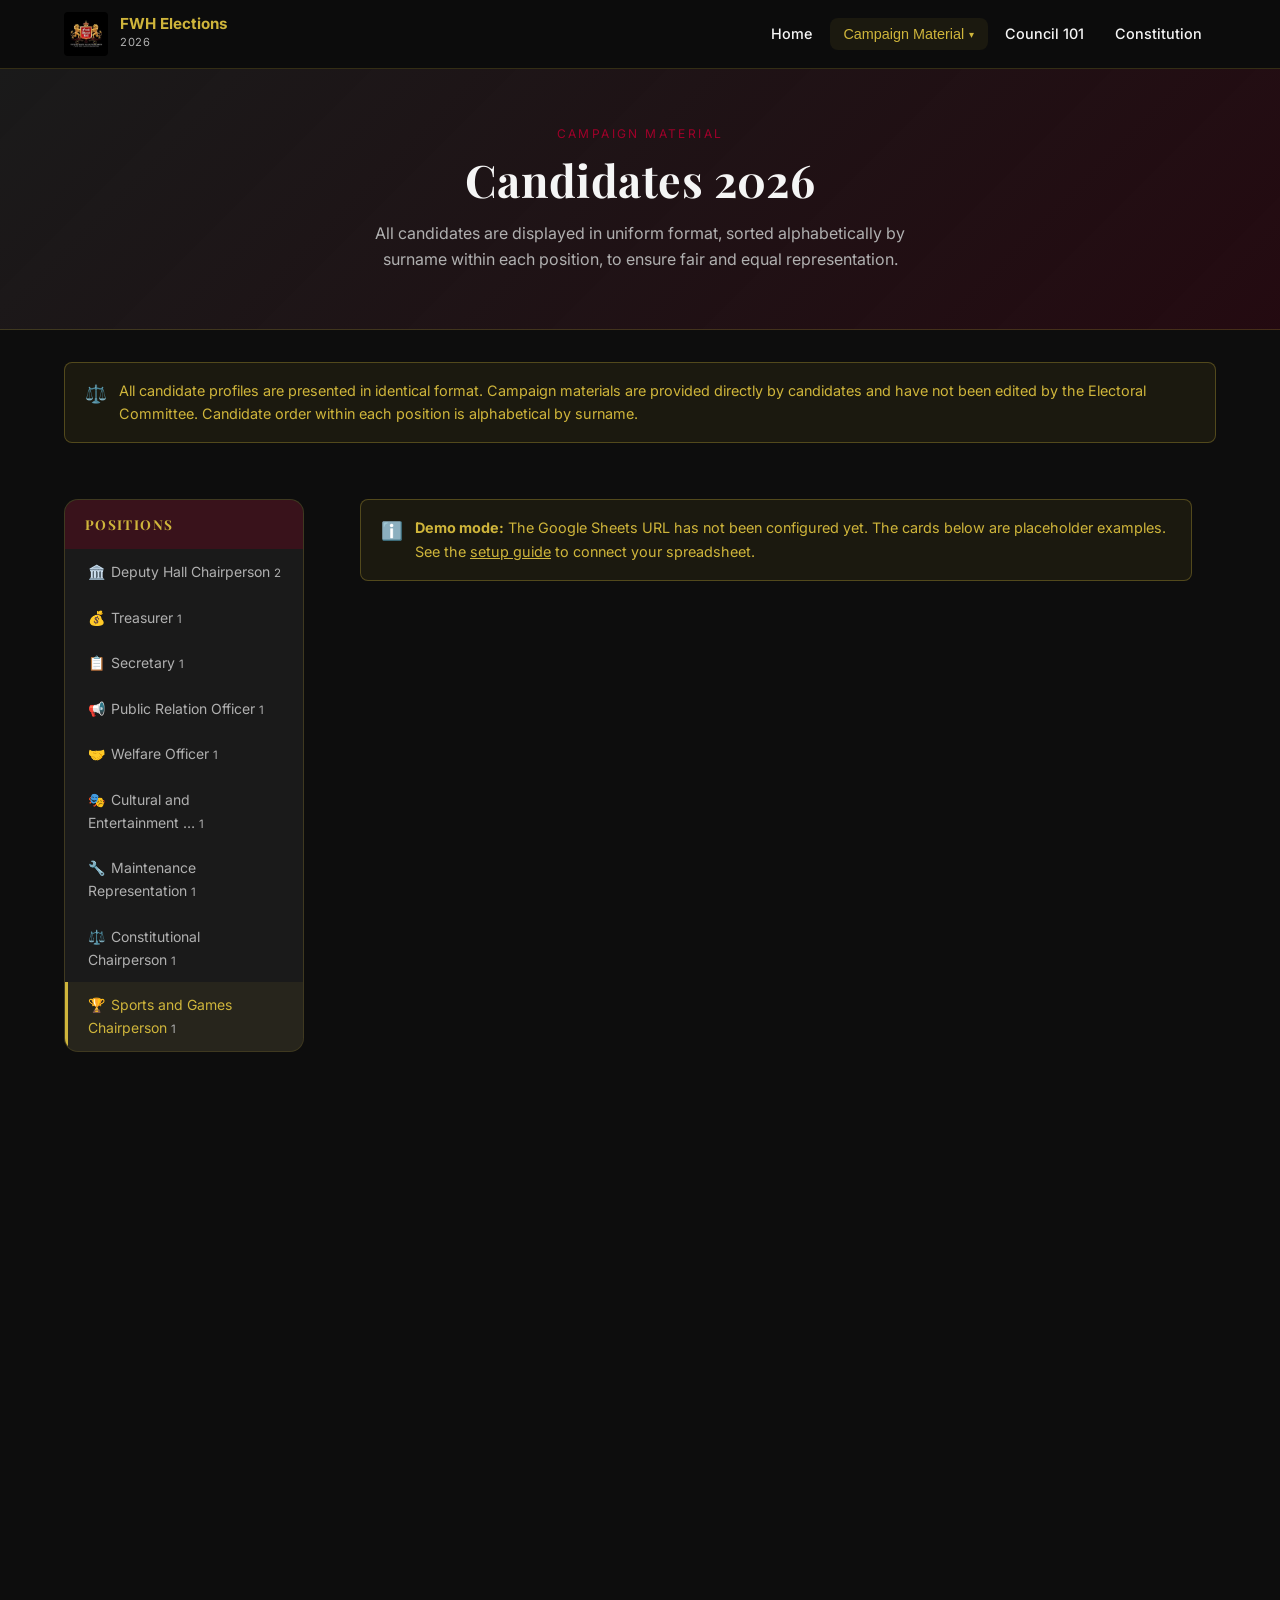
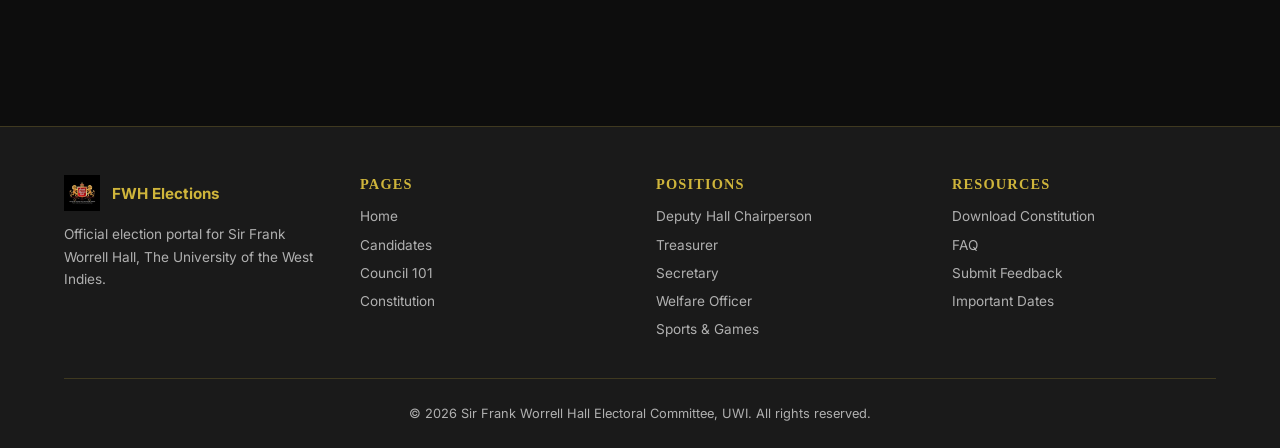
==== commit fd402721: "Change Electoral Commission to Electoral Committee" ====
--- a/candidates.html
+++ b/candidates.html
@@ -80,7 +80,7 @@
   <div class="container" style="margin-top:2rem">
     <div class="alert alert-gold">
       <span class="alert-icon">⚖️</span>
-      <span>All candidate profiles are presented in identical format. Campaign materials are provided directly by candidates and have not been edited by the Electoral Commission. Candidate order within each position is alphabetical by surname.</span>
+      <span>All candidate profiles are presented in identical format. Campaign materials are provided directly by candidates and have not been edited by the Electoral Committee. Candidate order within each position is alphabetical by surname.</span>
     </div>
   </div>
 
@@ -152,7 +152,7 @@
         </div>
       </div>
       <div class="footer-bottom">
-        <p>© 2026 Sir Frank Worrell Hall Electoral Commission, UWI. All rights reserved.</p>
+        <p>© 2026 Sir Frank Worrell Hall Electoral Committee, UWI. All rights reserved.</p>
       </div>
     </div>
   </footer>
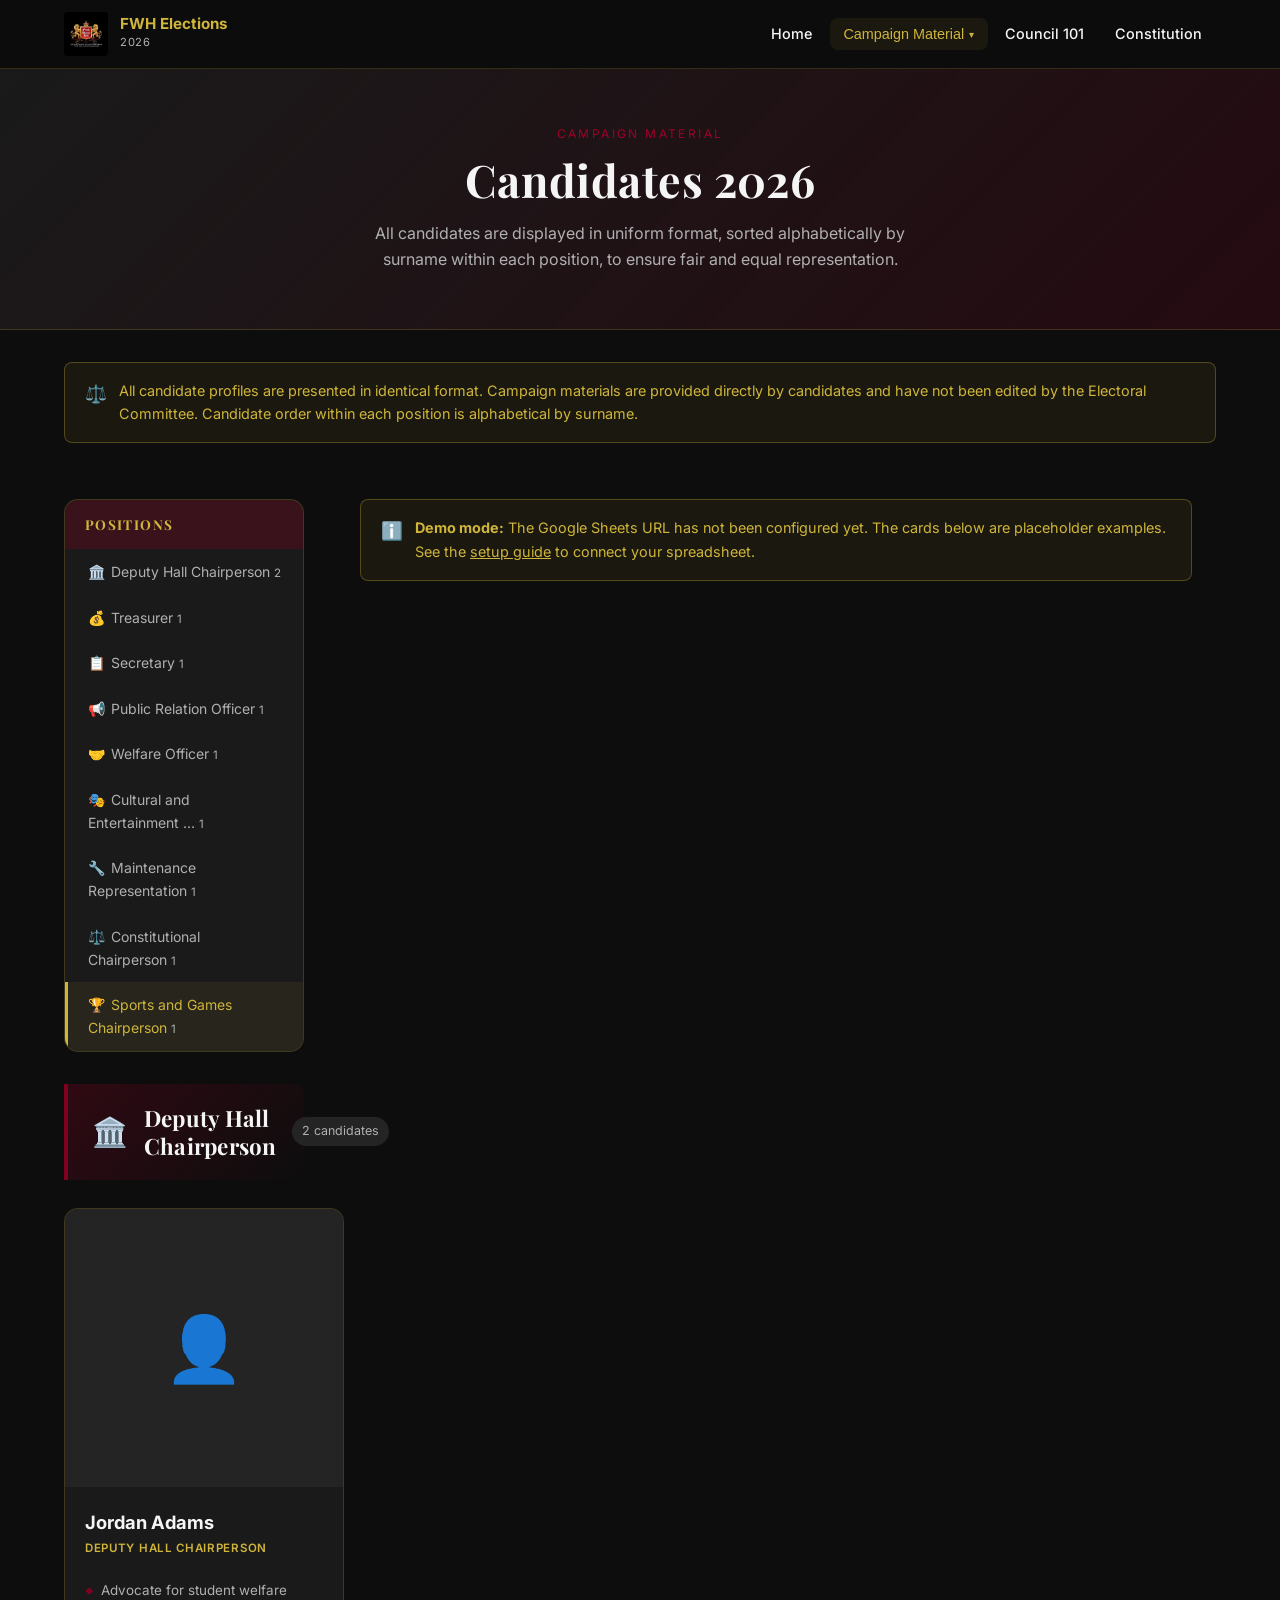
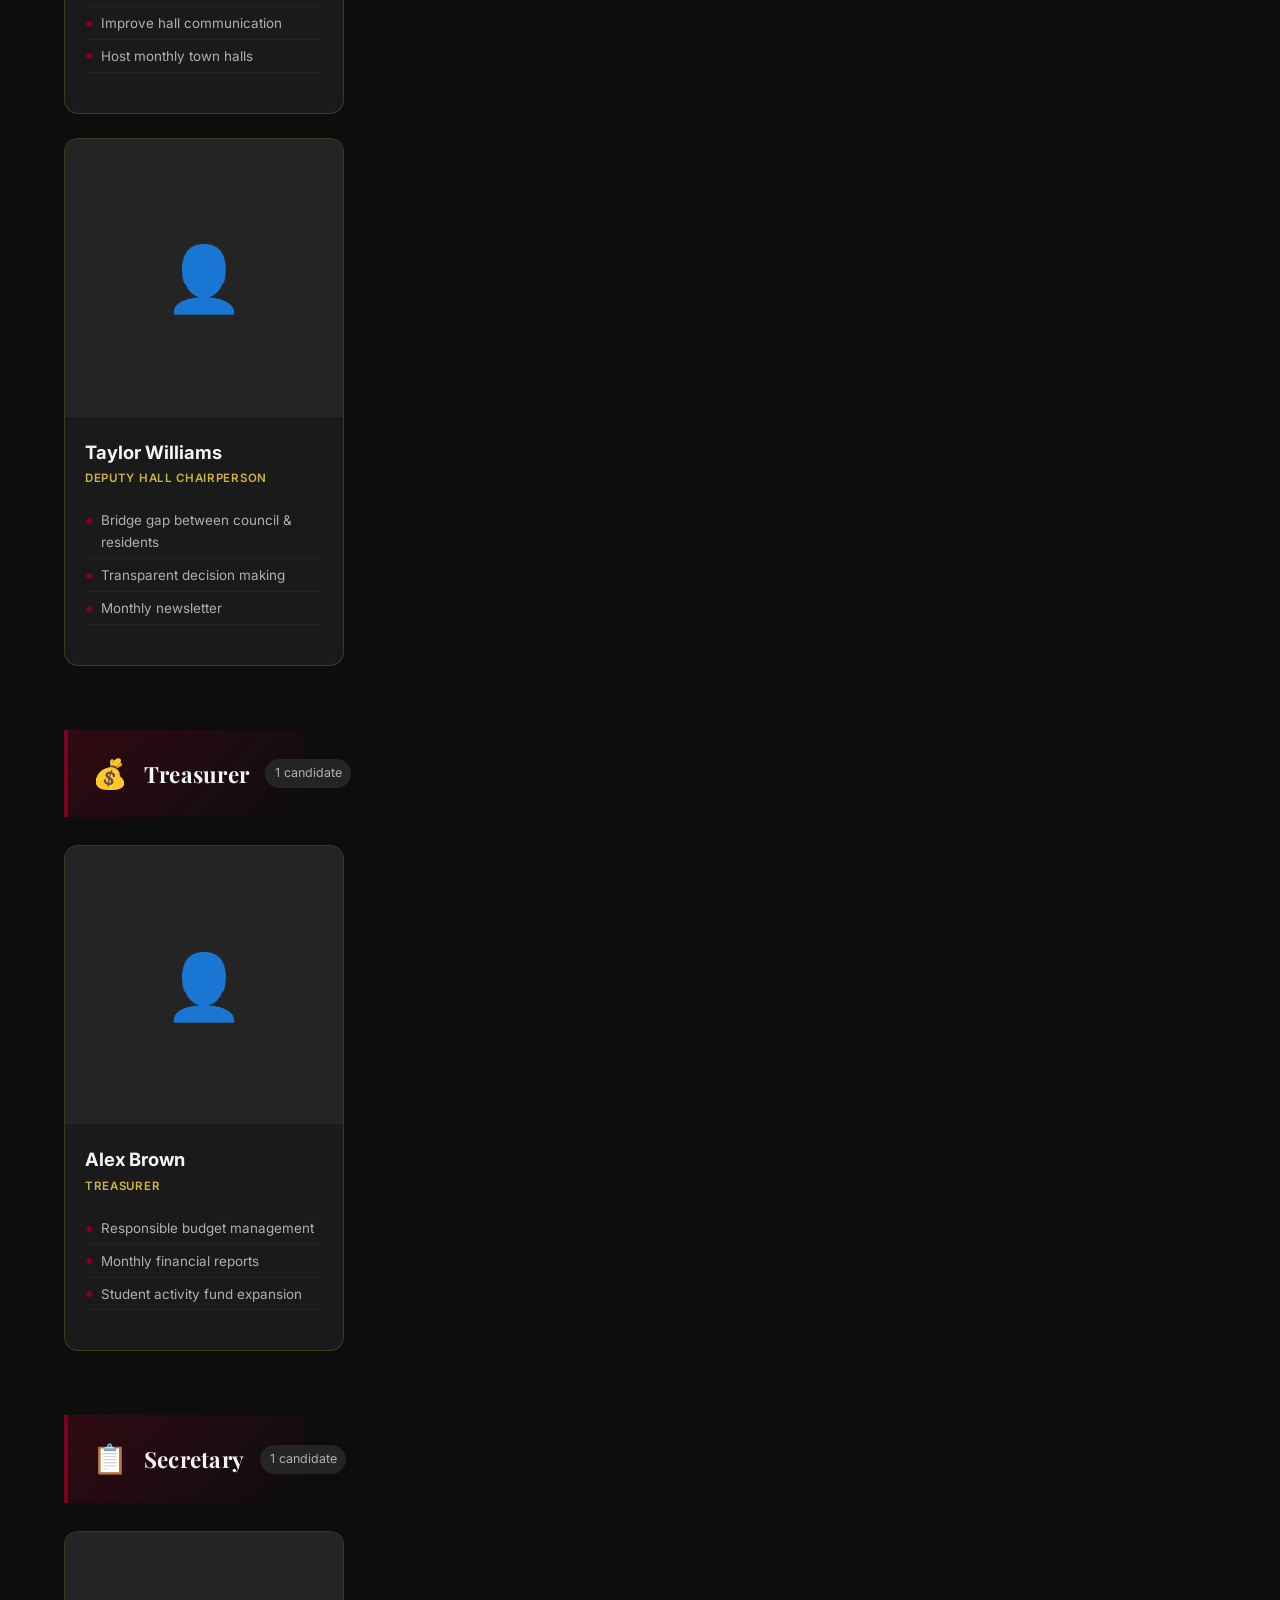
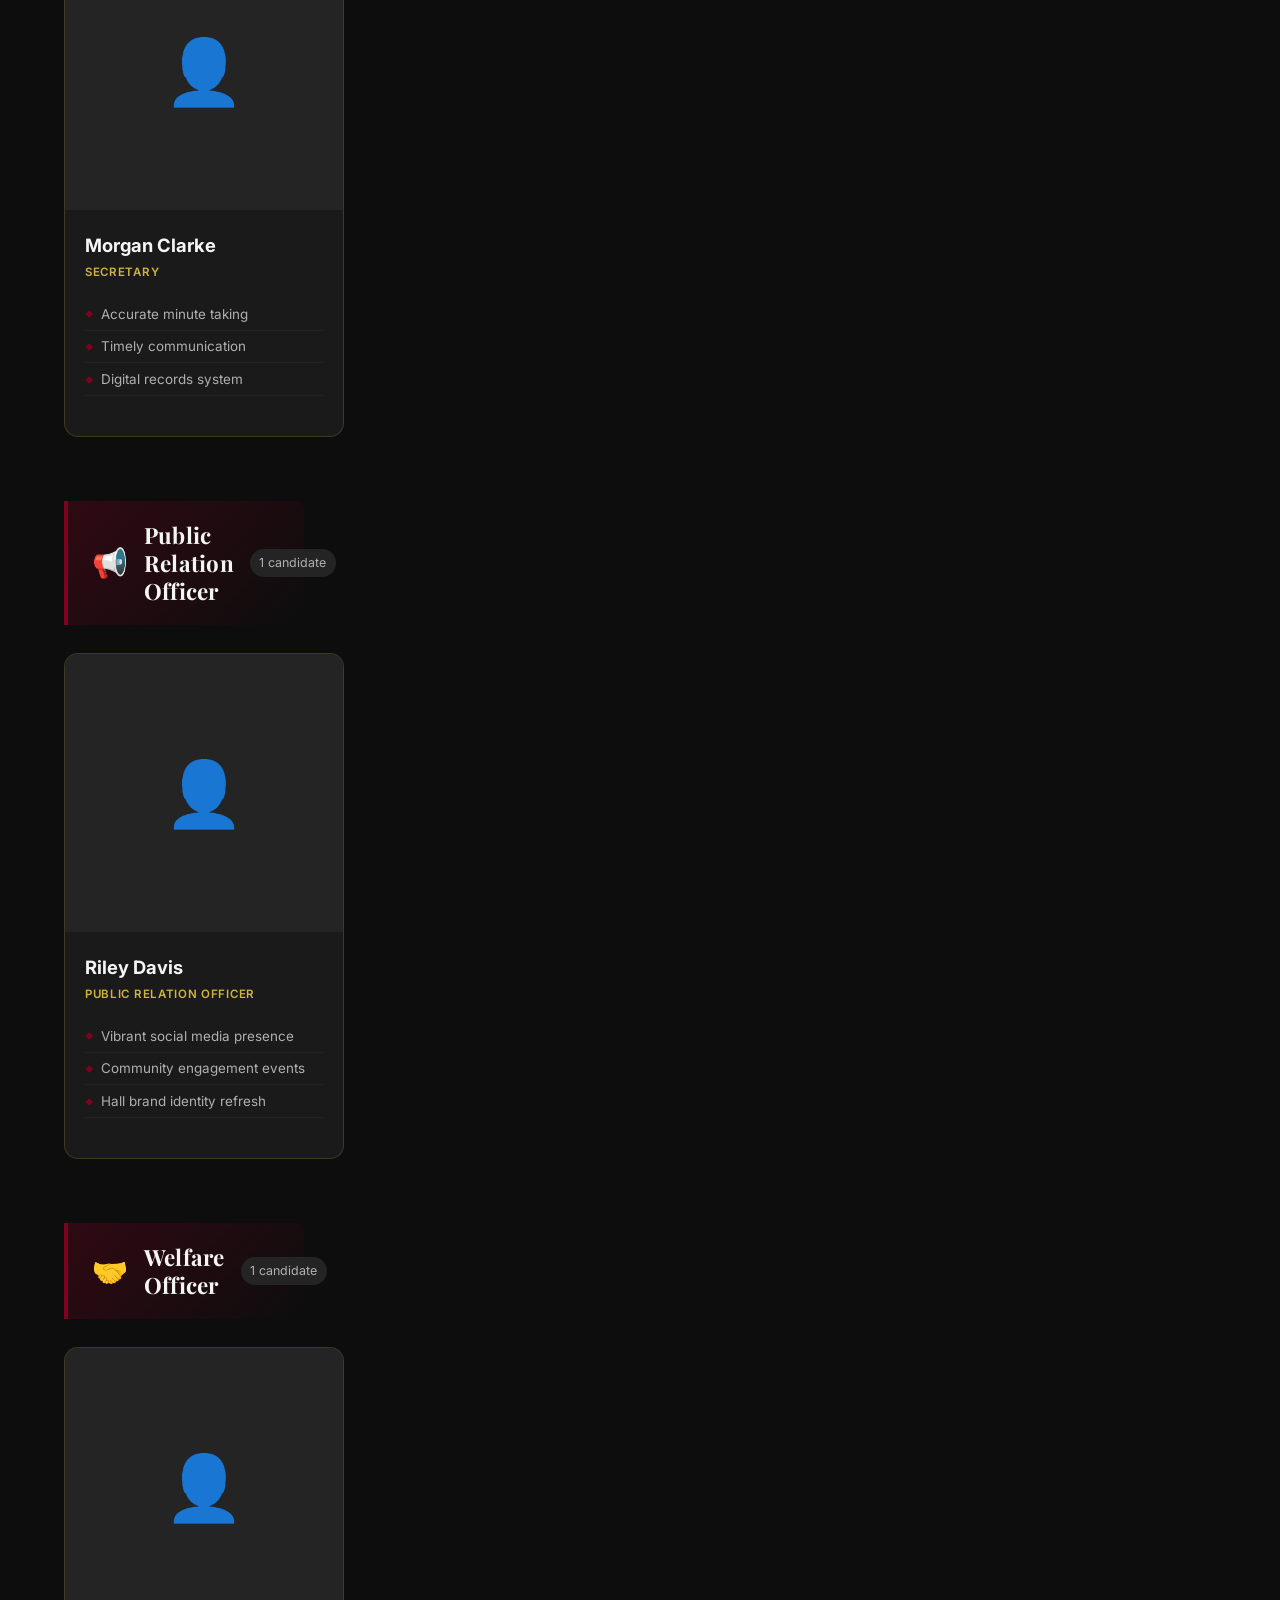
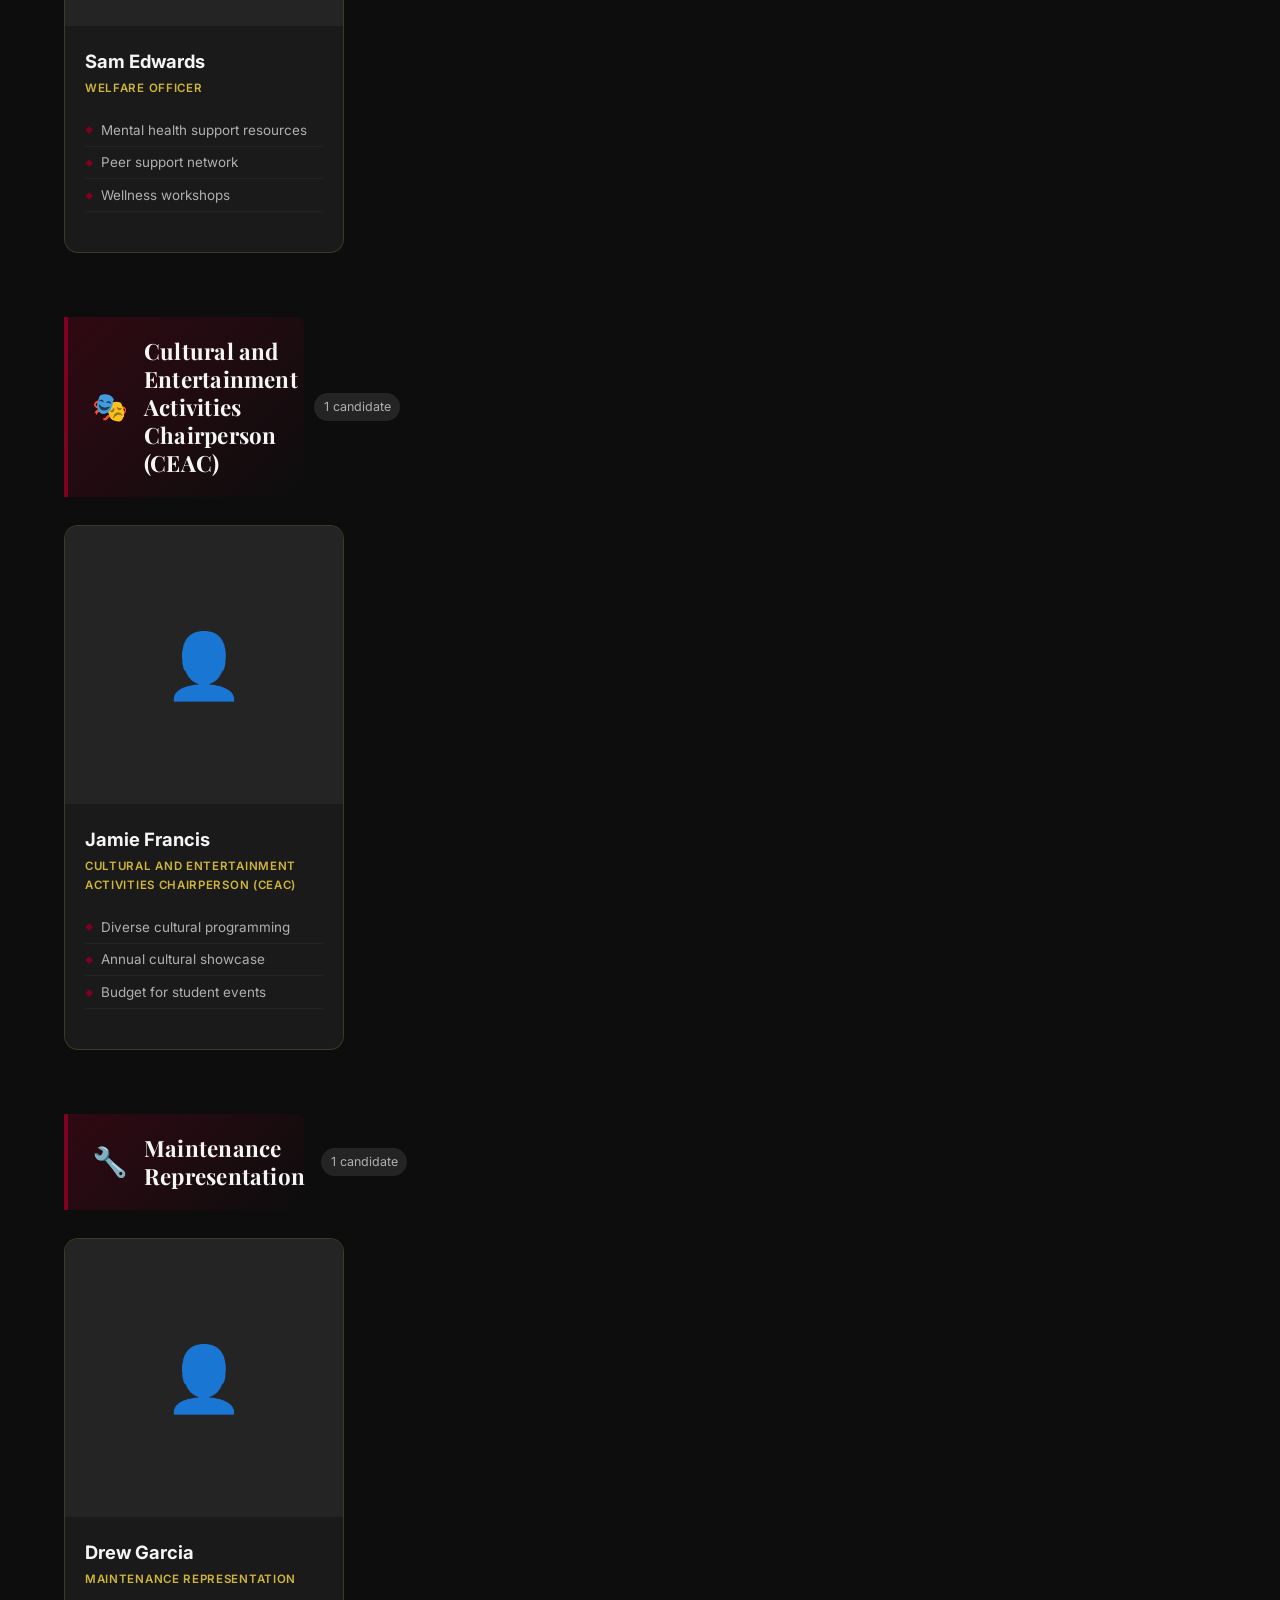
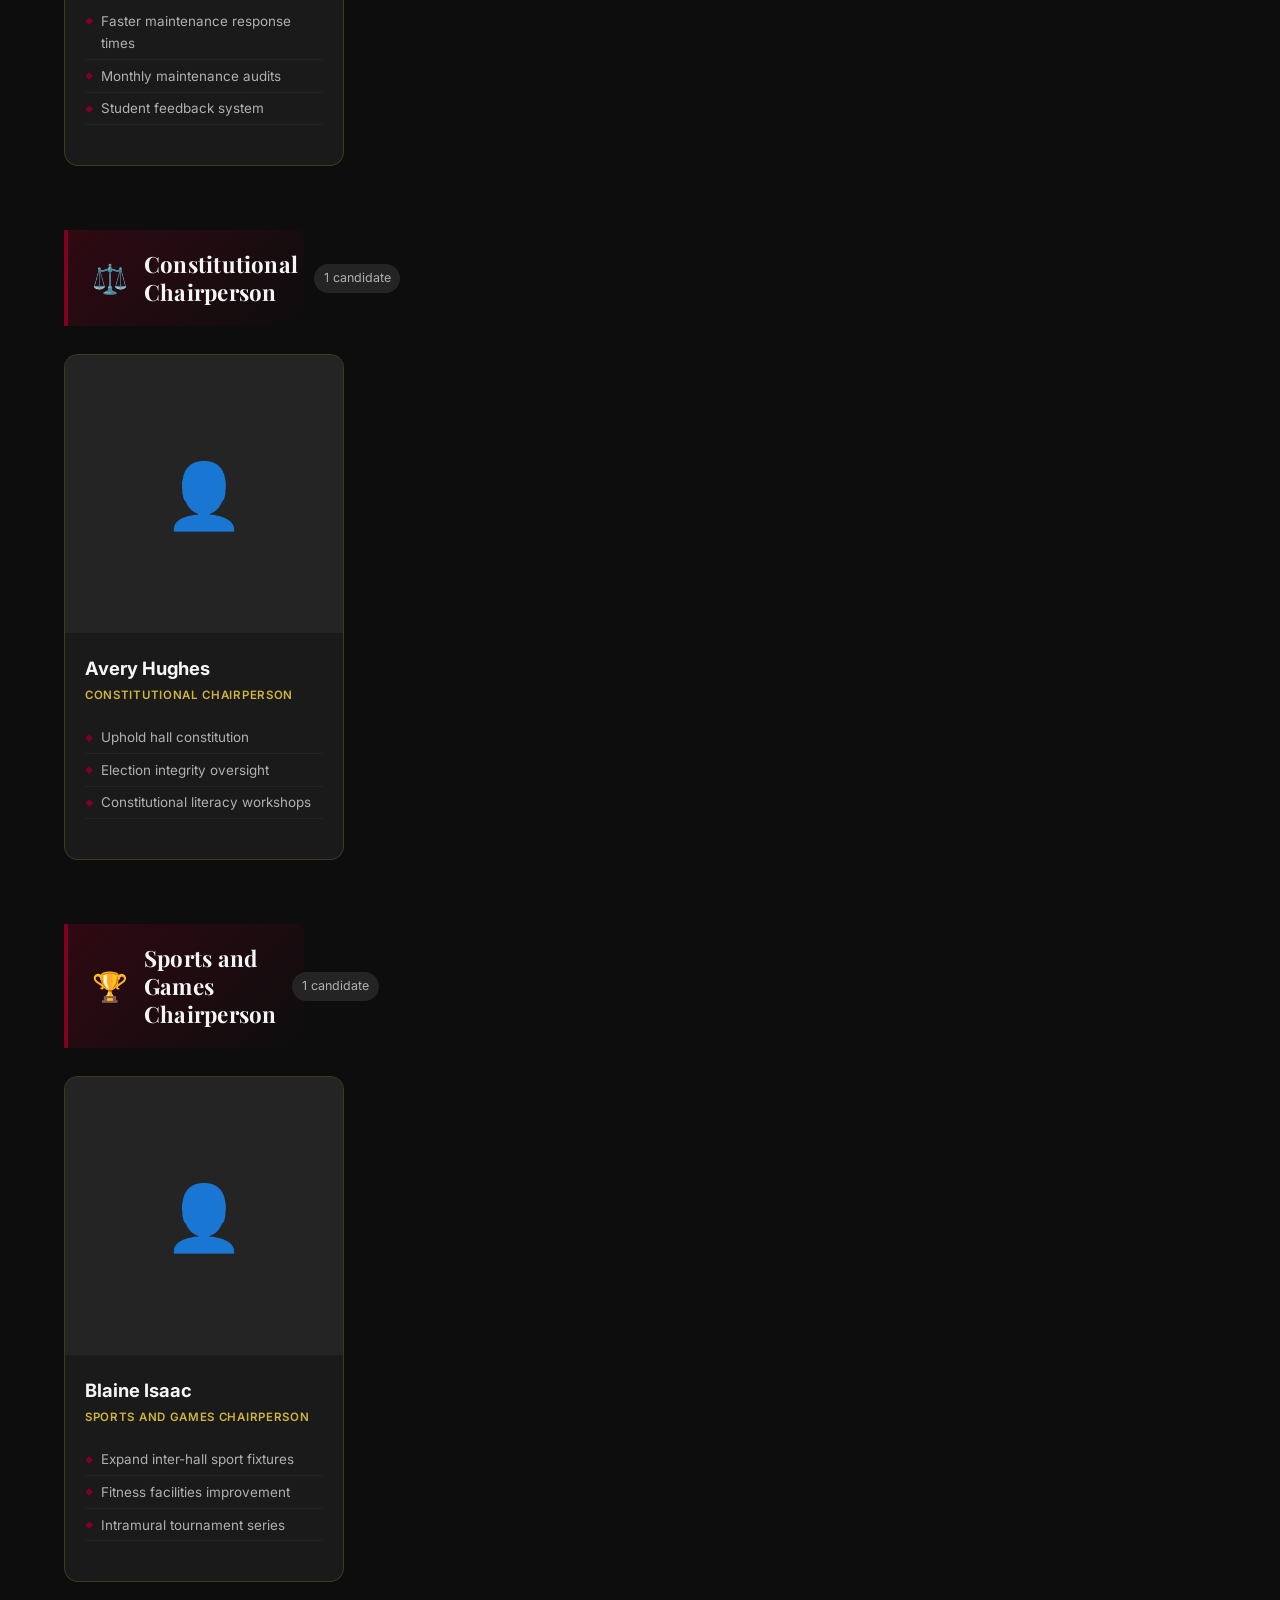
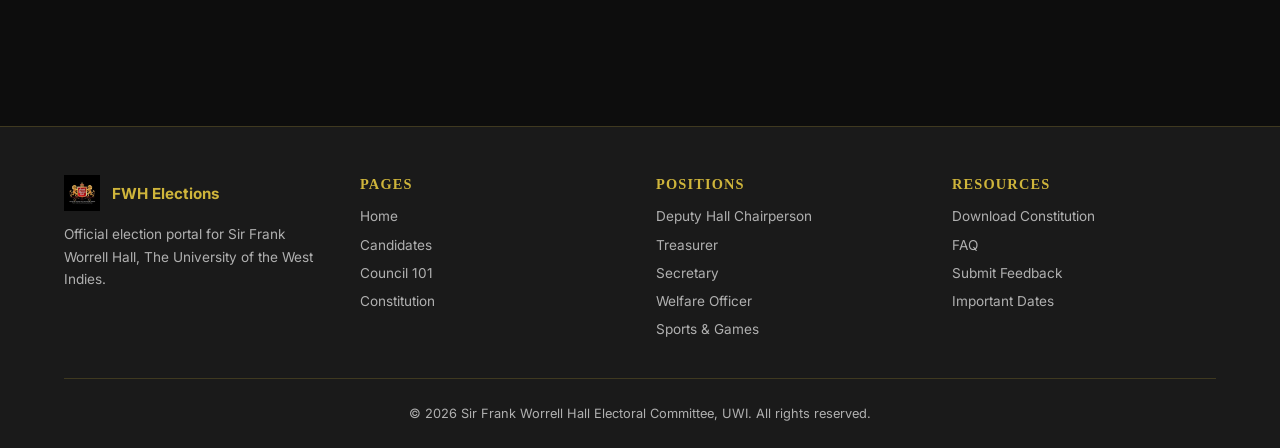
==== commit 75b55d44: "Fix video embeds and support multiple videos per candidate Made-with: Cursor" ====
--- a/candidates.html
+++ b/candidates.html
@@ -159,7 +159,7 @@
 
   <button id="backToTop" aria-label="Back to top" title="Back to top">↑</button>
 
-  <script type="module" src="assets/js/candidates.js"></script>
-  <script type="module" src="assets/js/main.js"></script>
+  <script type="module" src="assets/js/candidates.js?v=3"></script>
+  <script type="module" src="assets/js/main.js?v=3"></script>
 </body>
 </html>
--- a/assets/css/styles.css
+++ b/assets/css/styles.css
@@ -435,6 +435,7 @@
   display: grid;
   grid-template-columns: repeat(auto-fill, minmax(280px, 1fr));
   gap: 1.5rem;
+  align-items: start;
 }
 
 .candidate-card {
@@ -477,6 +478,7 @@
 }
 .candidate-keypoints li::before { content: '◆'; color: var(--maroon); font-size: 0.5rem; margin-top: 0.35rem; flex-shrink: 0; }
 .candidate-actions { display: flex; flex-direction: column; gap: 0.6rem; }
+.candidate-videos { display: flex; flex-direction: column; }
 .candidate-video { width: 100%; aspect-ratio: 16/9; border: none; border-top: 1px solid var(--border); }
 .candidate-social {
   display: flex; gap: 0.5rem; flex-wrap: wrap;
@@ -489,6 +491,30 @@
   color: var(--text-muted); transition: all var(--transition);
 }
 .candidate-social a:hover { background: var(--maroon); color: var(--text); }
+
+/* Manifesto Text Accordion */
+.manifesto-details {
+  margin-top: 0.5rem;
+}
+.manifesto-details summary {
+  list-style: none;
+  cursor: pointer;
+  display: inline-flex;
+}
+.manifesto-details summary::-webkit-details-marker {
+  display: none;
+}
+.manifesto-text-content {
+  margin-top: 0.75rem;
+  padding: 1rem;
+  background: var(--black-mid);
+  border-radius: var(--radius);
+  font-size: 0.85rem;
+  line-height: 1.6;
+  color: var(--text-muted);
+  white-space: pre-wrap;
+  border-left: 3px solid var(--maroon);
+}
 
 /* Empty state */
 .empty-state {
